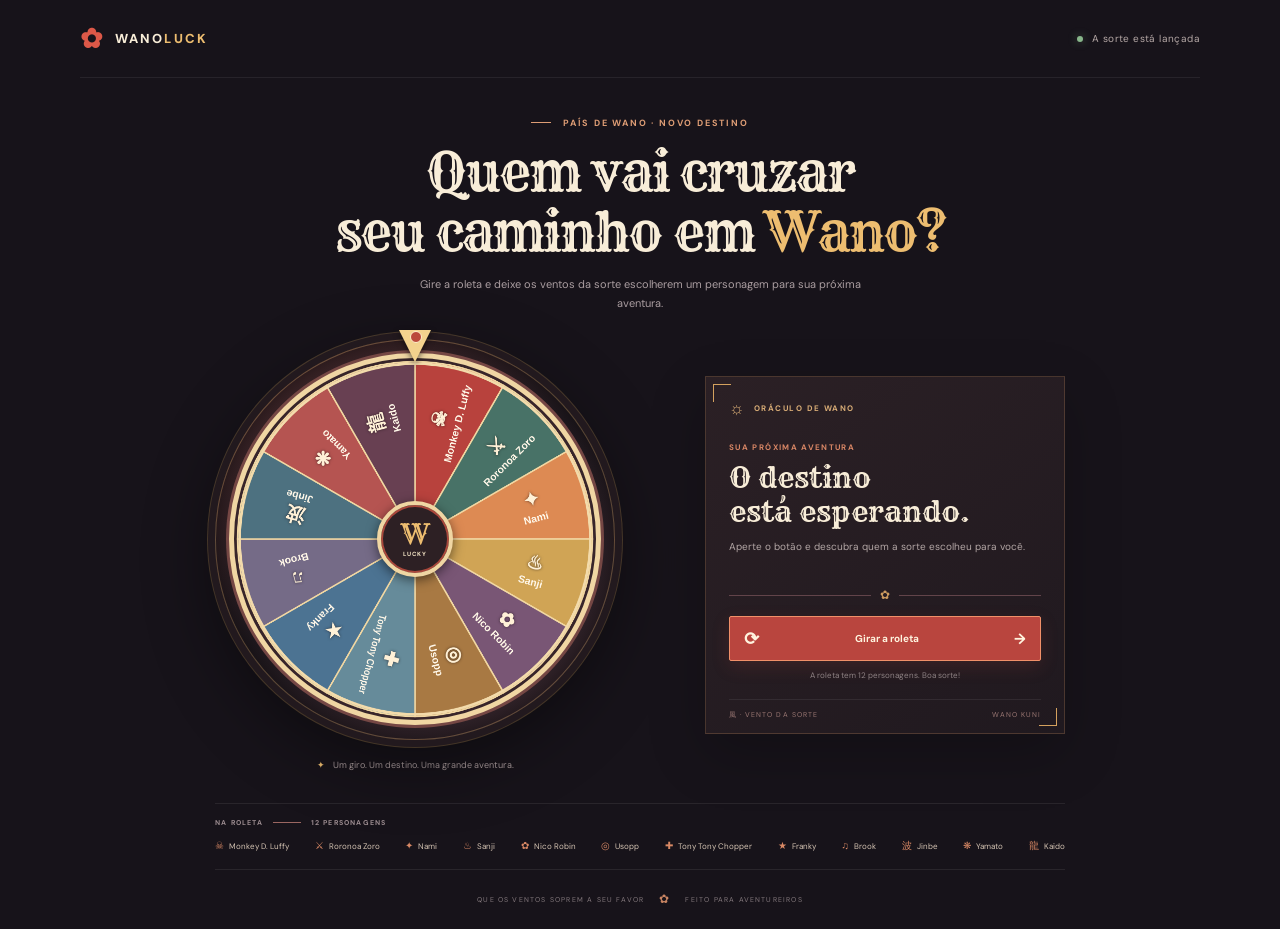
==== projeto-2/index.html @ 04ea90f7 "Site roleta one piece adicionado" ====
<!doctype html>
<html lang="pt-BR">
<head>
	<meta charset="utf-8">
	<meta name="viewport" content="width=device-width, initial-scale=1">
	<meta name="theme-color" content="#17131a">
	<meta name="description" content="Gire a roleta de Wano e descubra qual personagem vai cruzar seu caminho.">
	<title>Roleta de Wano — Sorteio de personagens</title>
	<link rel="preconnect" href="https://fonts.googleapis.com">
	<link rel="preconnect" href="https://fonts.gstatic.com" crossorigin>
	<link href="https://fonts.googleapis.com/css2?family=DM+Sans:wght@400;500;600;700;800&family=Rye&display=swap" rel="stylesheet">
	<link rel="stylesheet" href="style.css">
	<script src="script.js" defer></script>
</head>
<body>
	<div class="page-shell">
		<header class="topbar">
			<a class="brand" href="#inicio" aria-label="Roleta de Wano, início">
				<span class="brand-symbol" aria-hidden="true">✿</span>
				<span>WANO<span class="brand-highlight">LUCK</span></span>
			</a>
			<span class="topbar-note"><span class="status-dot"></span> A sorte está lançada</span>
		</header>

		<main id="inicio">
			<section class="intro" aria-labelledby="page-title">
				<p class="eyebrow"><span class="eyebrow-line"></span> PAÍS DE WANO · NOVO DESTINO</p>
				<h1 id="page-title">Quem vai cruzar<br>seu caminho em <span>Wano?</span></h1>
				<p class="intro-copy">Gire a roleta e deixe os ventos da sorte escolherem um personagem para sua próxima aventura.</p>
			</section>

			<section class="game-layout" aria-label="Roleta de personagens de Wano">
				<div class="wheel-column">
					<div class="wheel-frame">
						<span class="pointer" aria-hidden="true"></span>
						<div class="wheel-disc" id="wheel-disc">
							<canvas id="wheel-canvas" width="700" height="700" aria-label="Roleta com doze personagens do arco de Wano"></canvas>
						</div>
						<div class="wheel-center" aria-hidden="true"><span>W</span><small>LUCKY</small></div>
					</div>
					<p class="wheel-hint"><span aria-hidden="true">✦</span> Um giro. Um destino. Uma grande aventura.</p>
				</div>

				<aside class="result-panel" aria-live="polite" aria-atomic="true">
					<div class="panel-topline"><span class="panel-icon" aria-hidden="true">☼</span><span>ORÁCULO DE WANO</span></div>
					<div class="result-content" id="result-content">
						<p class="result-kicker">SUA PRÓXIMA AVENTURA</p>
						<h2 id="result-name">O destino<br>está esperando.</h2>
						<p class="result-description" id="result-description">Aperte o botão e descubra quem a sorte escolheu para você.</p>
						<div class="result-divider"><span></span><i>✿</i><span></span></div>
						<button class="spin-button" id="spin-button" type="button"><span class="button-icon" aria-hidden="true">⟳</span><span id="button-label">Girar a roleta</span><span class="button-arrow" aria-hidden="true">→</span></button>
						<p class="spin-caption">A roleta tem 12 personagens. Boa sorte!</p>
					</div>
					<div class="panel-footer"><span>風 · VENTO DA SORTE</span><span>WANO KUNI</span></div>
				</aside>
			</section>

			<section class="character-strip" aria-label="Personagens disponíveis">
				<div class="strip-heading"><span>NA ROLETA</span><span class="strip-rule"></span><span>12 PERSONAGENS</span></div>
				<div class="character-list" id="character-list"></div>
			</section>
		</main>

		<footer class="footer"><span>QUE OS VENTOS SOPREM A SEU FAVOR</span><span class="footer-flower" aria-hidden="true">✿</span><span>FEITO PARA AVENTUREIROS</span></footer>
	</div>
</body>
</html>
---- projeto-2/style.css ----
:root {
	color-scheme: dark;
	--night: #17131a;
	--panel: #211a20;
	--paper: #f8edd8;
	--muted: #aa9da0;
	--red: #dc5848;
	--gold: #edbd70;
	--line: #403038;
}

* { box-sizing: border-box; }
html { min-width: 320px; scroll-behavior: smooth; }
body { min-height: 100vh; margin: 0; color: var(--paper); background: var(--night); font-family: "DM Sans", sans-serif; }
body::before { position: fixed; inset: 0; z-index: -1; content: ""; pointer-events: none; opacity: .12; background-image: radial-gradient(#e9bc83 0.6px, transparent .7px); background-size: 6px 6px; }
button, a { font: inherit; }
a { color: inherit; text-decoration: none; }
.page-shell { width: min(1120px, 90%); margin: 0 auto; }
.topbar { min-height: 78px; display: flex; align-items: center; justify-content: space-between; border-bottom: 1px solid #ffffff12; }
.brand { display: inline-flex; align-items: center; gap: 10px; font-size: 13px; font-weight: 800; letter-spacing: .16em; }
.brand-symbol { color: var(--red); font-size: 27px; }
.brand-highlight { color: var(--gold); }
.topbar-note { display: flex; align-items: center; gap: 9px; color: #b5a8a6; font-size: 10px; letter-spacing: .04em; }
.status-dot { width: 6px; height: 6px; border-radius: 50%; background: #88b68b; box-shadow: 0 0 10px #88b68b77; }
.intro { padding: 39px 0 27px; text-align: center; }
.eyebrow { margin: 0 0 13px; color: #de9d75; font-size: 9px; font-weight: 700; letter-spacing: .2em; }
.eyebrow-line { display: inline-block; width: 20px; height: 1px; margin: 0 8px 3px 0; background: currentColor; }
h1, h2 { font-family: "Rye", Georgia, serif; font-weight: 400; }
h1 { margin: 0; font-size: clamp(35px, 4.3vw, 53px); line-height: 1.14; letter-spacing: -.04em; }
h1 span { color: var(--gold); }
.intro-copy { max-width: 465px; margin: 12px auto 0; color: var(--muted); font-size: 11px; line-height: 1.7; }
.game-layout { display: grid; grid-template-columns: minmax(380px, 1fr) minmax(290px, 360px); align-items: center; gap: clamp(30px, 7vw, 90px); width: min(850px, 100%); margin: 0 auto; }
.wheel-column { display: flex; flex-direction: column; align-items: center; }
.wheel-frame { width: min(100%, 420px); aspect-ratio: 1; position: relative; display: grid; place-items: center; padding: 13px; border: 1px solid #d6a86450; border-radius: 50%; background: linear-gradient(145deg, #4a2b2d, #211a20 48%, #3b2930); box-shadow: 0 0 0 7px #22191e, 0 0 0 8px #c69b5a47, 0 20px 70px #0007, inset 0 0 25px #0008; }
.wheel-disc { width: 100%; height: 100%; overflow: hidden; border: 5px solid #f0d6a3; border-radius: 50%; background: #2a1f22; box-shadow: 0 0 0 3px #754744, inset 0 0 0 4px #38252a; transform: rotate(0deg); transition: transform 5.2s cubic-bezier(.12,.72,.1,1); will-change: transform; }
#wheel-canvas { display: block; width: 100%; height: 100%; }
.pointer { position: absolute; z-index: 3; top: -10px; left: 50%; width: 0; height: 0; transform: translateX(-50%); border-right: 16px solid transparent; border-bottom: 0; border-left: 16px solid transparent; border-top: 32px solid #f3d28d; filter: drop-shadow(0 3px 3px #0008); }
.pointer::before { position: absolute; top: -31px; left: -5px; width: 10px; height: 10px; content: ""; border: 1px solid #fff0cb; border-radius: 50%; background: #bb493c; }
.wheel-center { position: absolute; z-index: 2; width: 76px; height: 76px; display: flex; flex-direction: column; align-items: center; justify-content: center; border: 4px solid #f0d6a3; border-radius: 50%; color: #f6e6c7; background: #2d2024; box-shadow: 0 3px 12px #0008, inset 0 0 0 2px #a9473b; pointer-events: none; }
.wheel-center span { color: var(--gold); font-family: "Rye", Georgia, serif; font-size: 27px; line-height: 1; }
.wheel-center small { margin-top: 3px; font-size: 6px; font-weight: 700; letter-spacing: .17em; }
.wheel-hint { display: flex; align-items: center; gap: 8px; margin: 19px 0 0; color: #a89a9b; font-size: 9px; }
.wheel-hint span { color: var(--gold); }
.result-panel { min-height: 310px; position: relative; display: flex; flex-direction: column; justify-content: space-between; padding: 20px 23px 13px; border: 1px solid #b9825742; background: linear-gradient(145deg, #2b2025, #20191f); box-shadow: 0 20px 55px #0003; }
.result-panel::before, .result-panel::after { position: absolute; width: 17px; height: 17px; content: ""; border-color: #d4a15e; border-style: solid; }
.result-panel::before { top: 7px; left: 7px; border-width: 1px 0 0 1px; }
.result-panel::after { right: 7px; bottom: 7px; border-width: 0 1px 1px 0; }
.panel-topline { display: flex; align-items: center; gap: 8px; color: #d8ac76; font-size: 8px; font-weight: 700; letter-spacing: .18em; }
.panel-icon { font-size: 17px; }
.result-content { padding: 23px 0 19px; }
.result-kicker { margin: 0 0 9px; color: #d88665; font-size: 8px; font-weight: 700; letter-spacing: .17em; }
.result-content h2 { min-height: 66px; margin: 0; color: var(--paper); font-size: 29px; line-height: 1.2; }
.result-description { min-height: 35px; margin: 9px 0 12px; color: #b3a6a5; font-size: 10px; line-height: 1.65; }
.result-divider { display: flex; align-items: center; gap: 9px; margin: 13px 0; color: #ce9c60; }
.result-divider span { height: 1px; flex: 1; background: #62444a; }
.result-divider i { font-size: 12px; font-style: normal; }
.spin-button { width: 100%; min-height: 45px; display: flex; align-items: center; justify-content: space-between; gap: 10px; padding: 0 14px; border: 1px solid #f19069; border-radius: 2px; color: #fff4df; background: #b9453e; box-shadow: 0 6px 18px #a43f3530; cursor: pointer; font-size: 10px; font-weight: 700; transition: background .2s ease, transform .2s ease, box-shadow .2s ease; }
.spin-button:hover:not(:disabled) { transform: translateY(-2px); background: #d35447; box-shadow: 0 9px 22px #a43f3550; }
.spin-button:focus-visible { outline: 2px solid var(--gold); outline-offset: 3px; }
.spin-button:disabled { cursor: wait; opacity: .78; }
.button-icon { font-size: 18px; }
.button-arrow { font-size: 15px; }
.spin-caption { margin: 9px 0 0; color: #8f8284; text-align: center; font-size: 8px; }
.panel-footer { display: flex; justify-content: space-between; padding-top: 10px; border-top: 1px solid #ffffff12; color: #9a7773; font-size: 7px; letter-spacing: .15em; }
.character-strip { width: min(850px, 100%); margin: 32px auto 0; padding: 14px 0 16px; border-top: 1px solid #ffffff14; border-bottom: 1px solid #ffffff14; }
.strip-heading { display: flex; align-items: center; gap: 10px; color: #9d8d91; font-size: 7px; font-weight: 700; letter-spacing: .17em; }
.strip-rule { width: 28px; height: 1px; background: #9b6661; }
.character-list { display: flex; justify-content: space-between; gap: 8px; margin-top: 12px; }
.character-chip { min-width: 0; display: flex; align-items: center; gap: 5px; color: #d5c4b3; font-size: 8px; white-space: nowrap; }
.character-chip span { color: #d98965; font-size: 10px; }
.footer { min-height: 59px; display: flex; justify-content: center; align-items: center; gap: 15px; color: #83787c; font-size: 7px; letter-spacing: .17em; }
.footer-flower { color: #c98563; font-size: 12px; }

@media (max-width: 760px) {
	.page-shell { width: min(600px, 90%); }
	.intro { padding-top: 33px; }
	.game-layout { grid-template-columns: minmax(0, 1fr); gap: 25px; width: min(410px, 100%); }
	.wheel-frame { width: min(100%, 380px); }
	.result-panel { min-height: 285px; }
	.character-strip { margin-top: 28px; }
	.character-list { display: grid; grid-template-columns: repeat(4, 1fr); row-gap: 10px; }
}
@media (max-width: 420px) {
	.topbar { min-height: 66px; }
	.topbar-note { font-size: 8px; }
	.intro { padding-top: 29px; }
	.intro-copy { max-width: 310px; font-size: 10px; }
	.wheel-frame { width: 94%; padding: 10px; }
	.wheel-center { width: 65px; height: 65px; }
	.character-chip { font-size: 7px; }
	.footer { gap: 8px; font-size: 6px; }
}
@media (prefers-reduced-motion: reduce) {
	*, *::before, *::after { scroll-behavior: auto !important; transition-duration: .01ms !important; }
}
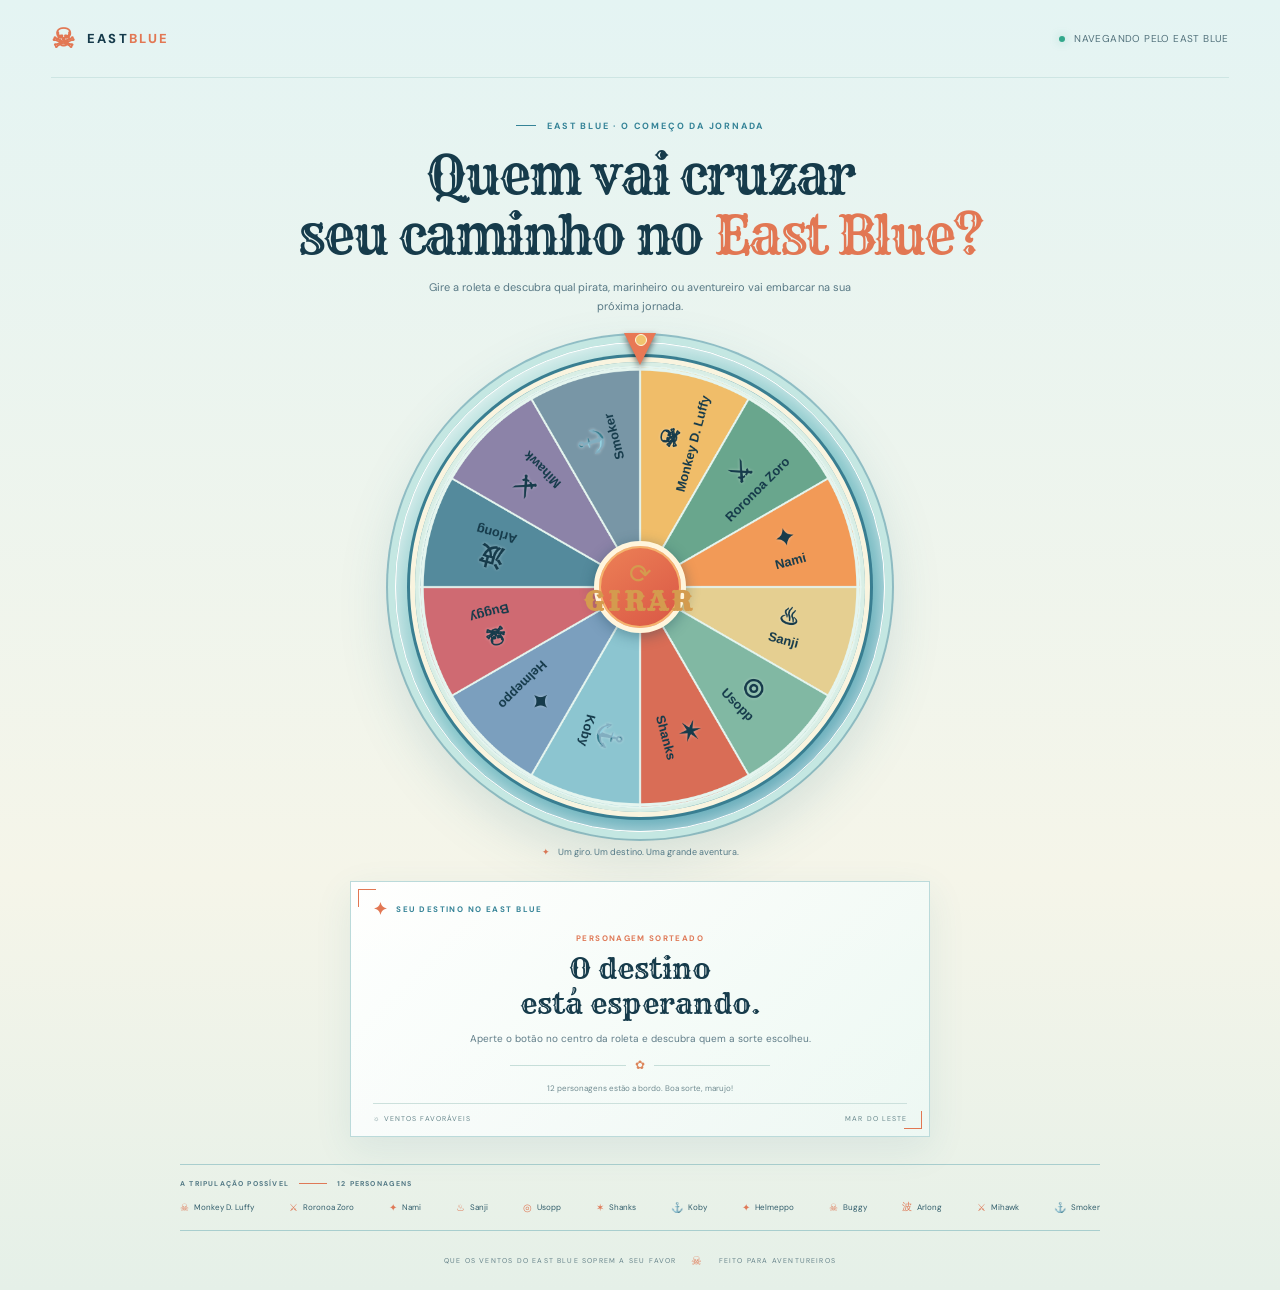
==== commit 740f16f5: "Mudado o tema para East blue" ====
--- a/projeto-2/index.html
+++ b/projeto-2/index.html
@@ -3,9 +3,9 @@
 <head>
 	<meta charset="utf-8">
 	<meta name="viewport" content="width=device-width, initial-scale=1">
-	<meta name="theme-color" content="#17131a">
-	<meta name="description" content="Gire a roleta de Wano e descubra qual personagem vai cruzar seu caminho.">
-	<title>Roleta de Wano — Sorteio de personagens</title>
+	<meta name="theme-color" content="#d9f0f2">
+	<meta name="description" content="Gire a roleta de East Blue e descubra qual personagem vai cruzar seu caminho.">
+	<title>East Blue — Roleta de personagens</title>
 	<link rel="preconnect" href="https://fonts.googleapis.com">
 	<link rel="preconnect" href="https://fonts.gstatic.com" crossorigin>
 	<link href="https://fonts.googleapis.com/css2?family=DM+Sans:wght@400;500;600;700;800&family=Rye&display=swap" rel="stylesheet">
@@ -15,53 +15,54 @@
 <body>
 	<div class="page-shell">
 		<header class="topbar">
-			<a class="brand" href="#inicio" aria-label="Roleta de Wano, início">
-				<span class="brand-symbol" aria-hidden="true">✿</span>
-				<span>WANO<span class="brand-highlight">LUCK</span></span>
+			<a class="brand" href="#inicio" aria-label="Roleta do East Blue, início">
+				<span class="brand-symbol" aria-hidden="true">☠</span>
+				<span>EAST<span class="brand-highlight">BLUE</span></span>
 			</a>
-			<span class="topbar-note"><span class="status-dot"></span> A sorte está lançada</span>
+			<span class="topbar-note"><span class="status-dot"></span> NAVEGANDO PELO EAST BLUE</span>
 		</header>
 
 		<main id="inicio">
 			<section class="intro" aria-labelledby="page-title">
-				<p class="eyebrow"><span class="eyebrow-line"></span> PAÍS DE WANO · NOVO DESTINO</p>
-				<h1 id="page-title">Quem vai cruzar<br>seu caminho em <span>Wano?</span></h1>
-				<p class="intro-copy">Gire a roleta e deixe os ventos da sorte escolherem um personagem para sua próxima aventura.</p>
+				<p class="eyebrow"><span class="eyebrow-line"></span> EAST BLUE · O COMEÇO DA JORNADA</p>
+				<h1 id="page-title">Quem vai cruzar<br>seu caminho no <span>East Blue?</span></h1>
+				<p class="intro-copy">Gire a roleta e descubra qual pirata, marinheiro ou aventureiro vai embarcar na sua próxima jornada.</p>
 			</section>
 
-			<section class="game-layout" aria-label="Roleta de personagens de Wano">
+			<section class="game-layout" aria-label="Roleta de personagens de East Blue">
 				<div class="wheel-column">
 					<div class="wheel-frame">
 						<span class="pointer" aria-hidden="true"></span>
 						<div class="wheel-disc" id="wheel-disc">
-							<canvas id="wheel-canvas" width="700" height="700" aria-label="Roleta com doze personagens do arco de Wano"></canvas>
+							<canvas id="wheel-canvas" width="700" height="700" aria-label="Roleta com doze personagens de East Blue"></canvas>
 						</div>
-						<div class="wheel-center" aria-hidden="true"><span>W</span><small>LUCKY</small></div>
+						<button class="wheel-center" id="spin-button" type="button" aria-label="Girar a roleta" aria-describedby="spin-caption">
+							<span class="center-icon" aria-hidden="true">⟳</span><span class="center-label" id="button-label">GIRAR</span>
+						</button>
 					</div>
 					<p class="wheel-hint"><span aria-hidden="true">✦</span> Um giro. Um destino. Uma grande aventura.</p>
 				</div>
 
 				<aside class="result-panel" aria-live="polite" aria-atomic="true">
-					<div class="panel-topline"><span class="panel-icon" aria-hidden="true">☼</span><span>ORÁCULO DE WANO</span></div>
+					<div class="panel-topline"><span class="panel-icon" aria-hidden="true">✦</span><span>SEU DESTINO NO EAST BLUE</span></div>
 					<div class="result-content" id="result-content">
-						<p class="result-kicker">SUA PRÓXIMA AVENTURA</p>
+						<p class="result-kicker">PERSONAGEM SORTEADO</p>
 						<h2 id="result-name">O destino<br>está esperando.</h2>
-						<p class="result-description" id="result-description">Aperte o botão e descubra quem a sorte escolheu para você.</p>
+						<p class="result-description" id="result-description">Aperte o botão no centro da roleta e descubra quem a sorte escolheu.</p>
 						<div class="result-divider"><span></span><i>✿</i><span></span></div>
-						<button class="spin-button" id="spin-button" type="button"><span class="button-icon" aria-hidden="true">⟳</span><span id="button-label">Girar a roleta</span><span class="button-arrow" aria-hidden="true">→</span></button>
-						<p class="spin-caption">A roleta tem 12 personagens. Boa sorte!</p>
+						<p class="spin-caption" id="spin-caption">12 personagens estão a bordo. Boa sorte, marujo!</p>
 					</div>
-					<div class="panel-footer"><span>風 · VENTO DA SORTE</span><span>WANO KUNI</span></div>
+					<div class="panel-footer"><span>☼ VENTOS FAVORÁVEIS</span><span>MAR DO LESTE</span></div>
 				</aside>
 			</section>
 
 			<section class="character-strip" aria-label="Personagens disponíveis">
-				<div class="strip-heading"><span>NA ROLETA</span><span class="strip-rule"></span><span>12 PERSONAGENS</span></div>
+				<div class="strip-heading"><span>A TRIPULAÇÃO POSSÍVEL</span><span class="strip-rule"></span><span>12 PERSONAGENS</span></div>
 				<div class="character-list" id="character-list"></div>
 			</section>
 		</main>
 
-		<footer class="footer"><span>QUE OS VENTOS SOPREM A SEU FAVOR</span><span class="footer-flower" aria-hidden="true">✿</span><span>FEITO PARA AVENTUREIROS</span></footer>
+		<footer class="footer"><span>QUE OS VENTOS DO EAST BLUE SOPREM A SEU FAVOR</span><span class="footer-flower" aria-hidden="true">☠</span><span>FEITO PARA AVENTUREIROS</span></footer>
 	</div>
 </body>
 </html>
--- a/projeto-2/style.css
+++ b/projeto-2/style.css
@@ -93,3 +93,125 @@
 @media (prefers-reduced-motion: reduce) {
 	*, *::before, *::after { scroll-behavior: auto !important; transition-duration: .01ms !important; }
 }
+
+/* East Blue palette and centered wheel layout */
+:root {
+	color-scheme: light;
+	--night: #e8f6f5;
+	--panel: #ffffff;
+	--paper: #163b4b;
+	--muted: #607d88;
+	--red: #e77955;
+	--gold: #d49b4e;
+	--line: #c5e0df;
+}
+body {
+	color: #163b4b;
+	background: linear-gradient(180deg, #e4f4f3 0%, #f5f5e9 68%, #e5f0e8 100%);
+}
+body::before {
+	opacity: .22;
+	background-image: radial-gradient(#619ca0 0.65px, transparent .7px);
+}
+.page-shell { width: min(1180px, 92%); }
+.topbar { border-color: #9fc8c755; }
+.brand-symbol, .brand-highlight { color: #e27753; }
+.topbar-note { color: #53727c; }
+.status-dot { background: #32a88b; box-shadow: 0 0 10px #32a88b66; }
+.intro { padding: 42px 0 27px; }
+.eyebrow { color: #358397; }
+h1 span { color: #e27753; }
+.intro-copy { color: #587985; }
+.game-layout {
+	display: flex;
+	width: 100%;
+	flex-direction: column;
+	align-items: center;
+	gap: 23px;
+	margin: 0 auto;
+}
+.wheel-column { width: 100%; }
+.wheel-frame {
+	width: min(490px, 78vw);
+	padding: 14px;
+	border-color: #ffffff;
+	background: linear-gradient(145deg, #d9f1eb, #80c3c7 52%, #529db0);
+	box-shadow: 0 0 0 7px #c4e7e2, 0 0 0 9px #579bab99, 0 20px 55px #34788735, inset 0 0 20px #ffffffaa;
+}
+.wheel-disc {
+	border-color: #f9f4df;
+	background: #4d9bb0;
+	box-shadow: 0 0 0 3px #397e91, inset 0 0 0 4px #d9eee5;
+}
+.pointer { border-top-color: #e87855; }
+.pointer::before { border-color: #fff8df; background: #f1c36d; }
+.wheel-center {
+	width: 92px;
+	height: 92px;
+	padding: 0;
+	gap: 1px;
+	border: 5px solid #fff5dc;
+	color: #fff7de;
+	background: linear-gradient(145deg, #ed8156, #d95645);
+	box-shadow: 0 3px 14px #17445466, inset 0 0 0 2px #f5b36d;
+	cursor: pointer;
+	pointer-events: auto;
+	transition: transform .2s ease, box-shadow .2s ease, filter .2s ease;
+}
+.wheel-center:hover:not(:disabled) {
+	transform: scale(1.07);
+	filter: brightness(1.06);
+	box-shadow: 0 5px 20px #17445488, inset 0 0 0 2px #f5b36d;
+}
+.wheel-center:focus-visible { outline: 3px solid #163b4b; outline-offset: 5px; }
+.wheel-center:disabled { cursor: wait; opacity: .86; }
+.center-icon { font-size: 33px; line-height: 1; }
+.center-label { font-size: 9px; font-weight: 800; letter-spacing: .16em; }
+.wheel-hint { margin-top: 14px; color: #567986; }
+.wheel-hint span { color: #e27753; }
+.result-panel {
+	width: min(580px, 100%);
+	min-height: 0;
+	padding: 16px 22px 13px;
+	border: 1px solid #bbdada;
+	background: linear-gradient(135deg, #ffffffed, #edf8f3ed);
+	box-shadow: 0 12px 35px #32768a19;
+}
+.result-panel::before, .result-panel::after { border-color: #e27753; }
+.panel-topline { color: #358397; }
+.panel-icon { color: #e27753; }
+.result-content { padding: 13px 0 10px; text-align: center; }
+.result-kicker { color: #df7957; }
+.result-content h2 { min-height: 0; color: #163b4b; }
+.result-description { min-height: 0; margin-bottom: 8px; color: #607d88; }
+.result-divider { max-width: 260px; margin: 10px auto; color: #dc865c; }
+.result-divider span { background: #c6ded9; }
+.spin-caption { margin-top: 8px; color: #708b91; }
+.panel-footer { border-color: #cce0dc; color: #66858b; }
+.character-strip {
+	width: min(920px, 100%);
+	margin-top: 27px;
+	border-color: #a9cece;
+}
+.strip-heading { color: #537985; }
+.strip-rule { background: #df7957; }
+.character-chip { color: #315d6b; }
+.character-chip span { color: #df7957; }
+.footer { color: #66838a; }
+.footer-flower { color: #e27753; }
+
+@media (max-width: 760px) {
+	.page-shell { width: min(600px, 90%); }
+	.intro { padding-top: 34px; }
+	.game-layout { width: 100%; gap: 21px; }
+	.wheel-frame { width: min(420px, 84vw); }
+	.result-panel { min-height: 0; }
+	.character-strip { margin-top: 23px; }
+}
+@media (max-width: 420px) {
+	.intro { padding-top: 28px; }
+	.wheel-frame { width: min(360px, 88vw); padding: 10px; }
+	.wheel-center { width: 76px; height: 76px; }
+	.center-icon { font-size: 27px; }
+	.result-panel { padding-right: 17px; padding-left: 17px; }
+}
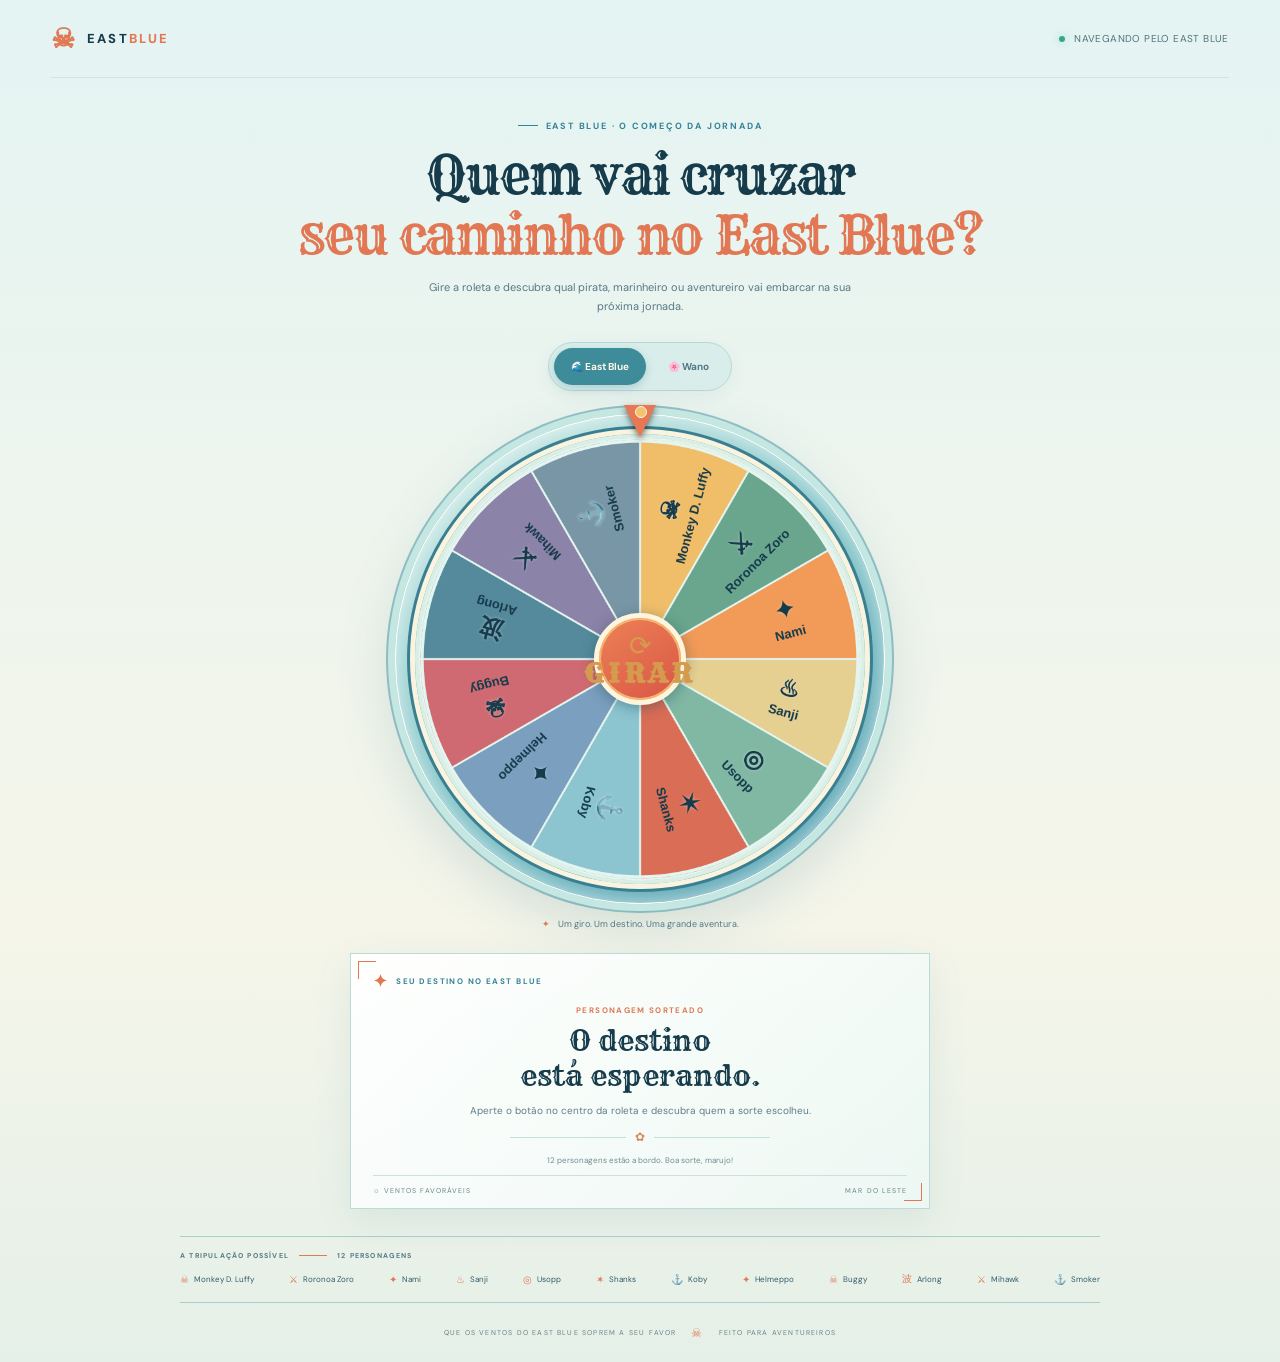
==== commit c75e9d99: "modo para mudar entre east blue e wano" ====
--- a/projeto-2/index.html
+++ b/projeto-2/index.html
@@ -12,24 +12,29 @@
 	<link rel="stylesheet" href="style.css">
 	<script src="script.js" defer></script>
 </head>
-<body>
+<body data-arc="east-blue">
 	<div class="page-shell">
 		<header class="topbar">
-			<a class="brand" href="#inicio" aria-label="Roleta do East Blue, início">
+			<a class="brand" href="#inicio" aria-label="Roleta de East Blue, início">
 				<span class="brand-symbol" aria-hidden="true">☠</span>
-				<span>EAST<span class="brand-highlight">BLUE</span></span>
+				<span id="brand-name">EAST<span class="brand-highlight">BLUE</span></span>
 			</a>
-			<span class="topbar-note"><span class="status-dot"></span> NAVEGANDO PELO EAST BLUE</span>
+			<span class="topbar-note"><span class="status-dot"></span><span id="topbar-note">NAVEGANDO PELO EAST BLUE</span></span>
 		</header>
 
 		<main id="inicio">
 			<section class="intro" aria-labelledby="page-title">
-				<p class="eyebrow"><span class="eyebrow-line"></span> EAST BLUE · O COMEÇO DA JORNADA</p>
-				<h1 id="page-title">Quem vai cruzar<br>seu caminho no <span>East Blue?</span></h1>
-				<p class="intro-copy">Gire a roleta e descubra qual pirata, marinheiro ou aventureiro vai embarcar na sua próxima jornada.</p>
+				<p class="eyebrow"><span class="eyebrow-line"></span><span id="arc-eyebrow">EAST BLUE · O COMEÇO DA JORNADA</span></p>
+				<h1 id="page-title">Quem vai cruzar<br><span id="arc-heading">seu caminho no East Blue?</span></h1>
+				<p class="intro-copy" id="intro-copy">Gire a roleta e descubra qual pirata, marinheiro ou aventureiro vai embarcar na sua próxima jornada.</p>
 			</section>
 
-			<section class="game-layout" aria-label="Roleta de personagens de East Blue">
+			<div class="arc-switch" role="group" aria-label="Escolha o arco da roleta">
+				<button class="arc-option is-active" type="button" data-arc-option="east-blue" aria-pressed="true">🌊 <span>East Blue</span></button>
+				<button class="arc-option" type="button" data-arc-option="wano" aria-pressed="false">🌸 <span>Wano</span></button>
+			</div>
+
+			<section class="game-layout" id="game-layout" aria-label="Roleta de personagens de East Blue">
 				<div class="wheel-column">
 					<div class="wheel-frame">
 						<span class="pointer" aria-hidden="true"></span>
@@ -44,7 +49,7 @@
 				</div>
 
 				<aside class="result-panel" aria-live="polite" aria-atomic="true">
-					<div class="panel-topline"><span class="panel-icon" aria-hidden="true">✦</span><span>SEU DESTINO NO EAST BLUE</span></div>
+					<div class="panel-topline"><span class="panel-icon" aria-hidden="true">✦</span><span id="panel-title">SEU DESTINO NO EAST BLUE</span></div>
 					<div class="result-content" id="result-content">
 						<p class="result-kicker">PERSONAGEM SORTEADO</p>
 						<h2 id="result-name">O destino<br>está esperando.</h2>
@@ -52,17 +57,17 @@
 						<div class="result-divider"><span></span><i>✿</i><span></span></div>
 						<p class="spin-caption" id="spin-caption">12 personagens estão a bordo. Boa sorte, marujo!</p>
 					</div>
-					<div class="panel-footer"><span>☼ VENTOS FAVORÁVEIS</span><span>MAR DO LESTE</span></div>
+					<div class="panel-footer"><span id="panel-footer-left">☼ VENTOS FAVORÁVEIS</span><span id="panel-footer-right">MAR DO LESTE</span></div>
 				</aside>
 			</section>
 
 			<section class="character-strip" aria-label="Personagens disponíveis">
-				<div class="strip-heading"><span>A TRIPULAÇÃO POSSÍVEL</span><span class="strip-rule"></span><span>12 PERSONAGENS</span></div>
+				<div class="strip-heading"><span id="list-title">A TRIPULAÇÃO POSSÍVEL</span><span class="strip-rule"></span><span>12 PERSONAGENS</span></div>
 				<div class="character-list" id="character-list"></div>
 			</section>
 		</main>
 
-		<footer class="footer"><span>QUE OS VENTOS DO EAST BLUE SOPREM A SEU FAVOR</span><span class="footer-flower" aria-hidden="true">☠</span><span>FEITO PARA AVENTUREIROS</span></footer>
+		<footer class="footer"><span id="footer-message">QUE OS VENTOS DO EAST BLUE SOPREM A SEU FAVOR</span><span class="footer-flower" aria-hidden="true">☠</span><span>FEITO PARA AVENTUREIROS</span></footer>
 	</div>
 </body>
 </html>
--- a/projeto-2/style.css
+++ b/projeto-2/style.css
@@ -200,9 +200,99 @@
 .footer { color: #66838a; }
 .footer-flower { color: #e27753; }
 
+.arc-switch {
+	width: fit-content;
+	display: flex;
+	gap: 5px;
+	margin: 0 auto 23px;
+	padding: 5px;
+	border: 1px solid #b7d7d5;
+	border-radius: 999px;
+	background: #d9eeeb;
+	box-shadow: 0 5px 18px #37788a12;
+}
+.arc-option {
+	min-height: 37px;
+	padding: 0 17px;
+	border: 0;
+	border-radius: 999px;
+	color: #537985;
+	background: transparent;
+	cursor: pointer;
+	font-size: 10px;
+	font-weight: 700;
+	transition: background .2s ease, color .2s ease, box-shadow .2s ease;
+}
+.arc-option:hover:not(:disabled) { color: #163b4b; }
+.arc-option.is-active { color: #fff8e8; background: #3e8b9a; box-shadow: 0 3px 9px #34788742; }
+.arc-option:focus-visible { outline: 2px solid #e27753; outline-offset: 2px; }
+.arc-option:disabled { cursor: wait; opacity: .7; }
+
+body[data-arc="wano"] {
+	color: #f8edd8;
+	background: radial-gradient(ellipse at 50% 32%, #45313a 0, #261e25 46%, #1b171d 100%);
+}
+body[data-arc="wano"]::before {
+	opacity: .15;
+	background-image: radial-gradient(#edbd70 0.65px, transparent .7px);
+}
+body[data-arc="wano"] .topbar { border-color: #ffffff18; }
+body[data-arc="wano"] .brand-symbol,
+body[data-arc="wano"] .brand-highlight { color: #dc5848; }
+body[data-arc="wano"] .topbar-note { color: #c0acaa; }
+body[data-arc="wano"] .status-dot { background: #e1a75b; box-shadow: 0 0 10px #e1a75b66; }
+body[data-arc="wano"] .eyebrow { color: #e5a077; }
+body[data-arc="wano"] h1 span { color: #edbd70; }
+body[data-arc="wano"] .intro-copy { color: #c0b2b1; }
+body[data-arc="wano"] .arc-switch { border-color: #6e4e50; background: #30242b; box-shadow: 0 5px 18px #0003; }
+body[data-arc="wano"] .arc-option { color: #d0bdb7; }
+body[data-arc="wano"] .arc-option:hover:not(:disabled) { color: #fff2dd; }
+body[data-arc="wano"] .arc-option.is-active { color: #fff5e5; background: #a9423b; box-shadow: 0 3px 10px #a9423b55; }
+body[data-arc="wano"] .wheel-frame {
+	border-color: #d6a86480;
+	background: linear-gradient(145deg, #4a2b2d, #211a20 48%, #3b2930);
+	box-shadow: 0 0 0 7px #22191e, 0 0 0 9px #c69b5a70, 0 20px 55px #0008, inset 0 0 25px #0008;
+}
+body[data-arc="wano"] .wheel-disc { border-color: #f0d6a3; background: #2a1f22; box-shadow: 0 0 0 3px #754744, inset 0 0 0 4px #38252a; }
+body[data-arc="wano"] .pointer { border-top-color: #f3d28d; }
+body[data-arc="wano"] .pointer::before { border-color: #fff0cb; background: #bb493c; }
+body[data-arc="wano"] .wheel-center {
+	border-color: #f0d6a3;
+	color: #f6e6c7;
+	background: linear-gradient(145deg, #b94c41, #732e35);
+	box-shadow: 0 3px 14px #0008, inset 0 0 0 2px #edbd70;
+}
+body[data-arc="wano"] .wheel-center:focus-visible { outline-color: #edbd70; }
+body[data-arc="wano"] .wheel-hint { color: #bbaaad; }
+body[data-arc="wano"] .wheel-hint span { color: #edbd70; }
+body[data-arc="wano"] .result-panel {
+	border-color: #8c5b514f;
+	background: linear-gradient(145deg, #30242b, #211a20);
+	box-shadow: 0 12px 35px #0004;
+}
+body[data-arc="wano"] .result-panel::before,
+body[data-arc="wano"] .result-panel::after { border-color: #d4a15e; }
+body[data-arc="wano"] .panel-topline { color: #d8ac76; }
+body[data-arc="wano"] .panel-icon,
+body[data-arc="wano"] .result-divider { color: #ce9c60; }
+body[data-arc="wano"] .result-kicker { color: #d88665; }
+body[data-arc="wano"] .result-content h2 { color: #f8edd8; }
+body[data-arc="wano"] .result-description { color: #c0b2b1; }
+body[data-arc="wano"] .result-divider span { background: #62444a; }
+body[data-arc="wano"] .spin-caption { color: #a8999b; }
+body[data-arc="wano"] .panel-footer { border-color: #ffffff17; color: #b99a88; }
+body[data-arc="wano"] .character-strip { border-color: #6c4e4b; }
+body[data-arc="wano"] .strip-heading { color: #bbaaad; }
+body[data-arc="wano"] .strip-rule { background: #d88665; }
+body[data-arc="wano"] .character-chip { color: #e0d0c0; }
+body[data-arc="wano"] .character-chip span,
+body[data-arc="wano"] .footer-flower { color: #e1a06d; }
+body[data-arc="wano"] .footer { color: #aa999b; }
+
 @media (max-width: 760px) {
 	.page-shell { width: min(600px, 90%); }
 	.intro { padding-top: 34px; }
+	.arc-switch { margin-bottom: 20px; }
 	.game-layout { width: 100%; gap: 21px; }
 	.wheel-frame { width: min(420px, 84vw); }
 	.result-panel { min-height: 0; }
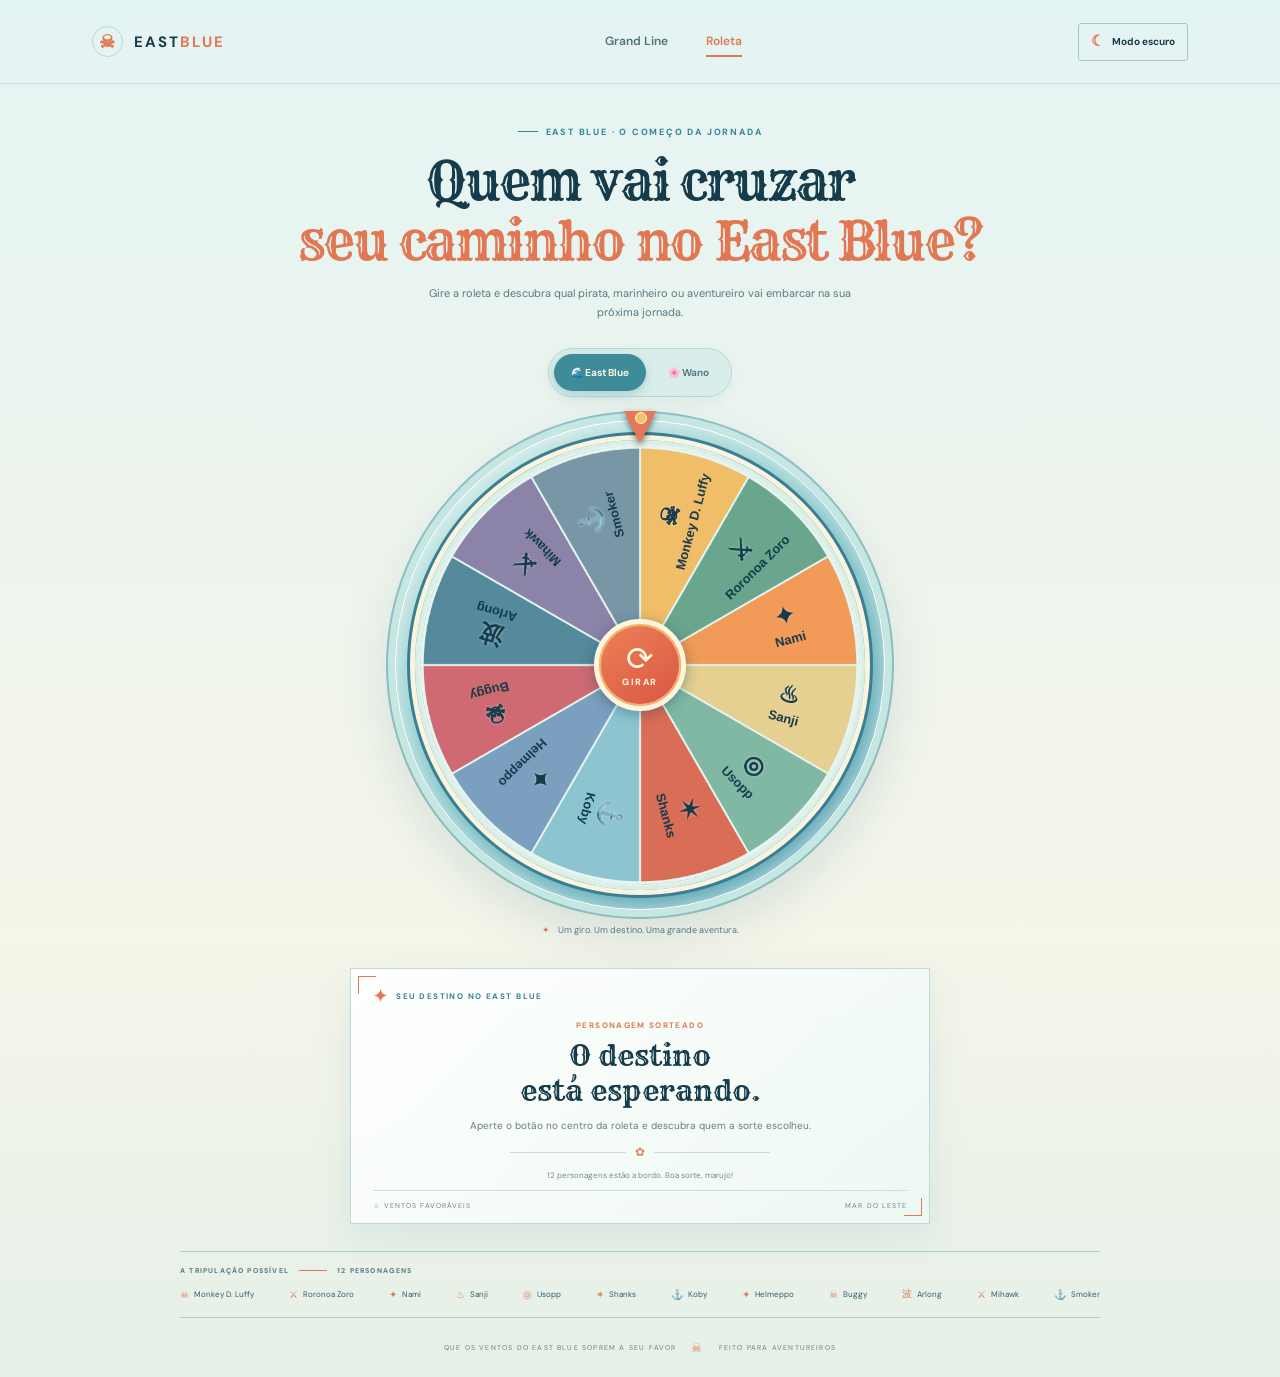
==== commit 61946d26: "Junção dos 2 sites" ====
--- a/projeto-2/index.html
+++ b/projeto-2/index.html
@@ -9,19 +9,28 @@
 	<link rel="preconnect" href="https://fonts.googleapis.com">
 	<link rel="preconnect" href="https://fonts.gstatic.com" crossorigin>
 	<link href="https://fonts.googleapis.com/css2?family=DM+Sans:wght@400;500;600;700;800&family=Rye&display=swap" rel="stylesheet">
+	<link rel="stylesheet" href="shared.css">
 	<link rel="stylesheet" href="style.css">
 	<script src="script.js" defer></script>
 </head>
 <body data-arc="east-blue">
+	<header class="site-header">
+		<a class="brand" href="#inicio" aria-label="Roleta de East Blue, início">
+			<span class="brand-mark" aria-hidden="true">☠</span>
+			<span id="brand-name">EAST<span class="brand-light">BLUE</span></span>
+		</a>
+		<nav class="main-nav" aria-label="Navegação principal">
+			<a href="grandline.html">Grand Line</a>
+			<a href="index.html" class="nav-active">Roleta</a>
+		</nav>
+		<div class="header-actions">
+			<button class="theme-toggle" id="theme-toggle" type="button" aria-label="Ativar modo escuro" aria-pressed="false">
+				<span class="theme-icon" aria-hidden="true">☾</span><span class="theme-label">Modo escuro</span>
+			</button>
+		</div>
+	</header>
+
 	<div class="page-shell">
-		<header class="topbar">
-			<a class="brand" href="#inicio" aria-label="Roleta de East Blue, início">
-				<span class="brand-symbol" aria-hidden="true">☠</span>
-				<span id="brand-name">EAST<span class="brand-highlight">BLUE</span></span>
-			</a>
-			<span class="topbar-note"><span class="status-dot"></span><span id="topbar-note">NAVEGANDO PELO EAST BLUE</span></span>
-		</header>
-
 		<main id="inicio">
 			<section class="intro" aria-labelledby="page-title">
 				<p class="eyebrow"><span class="eyebrow-line"></span><span id="arc-eyebrow">EAST BLUE · O COMEÇO DA JORNADA</span></p>
@@ -69,5 +78,34 @@
 
 		<footer class="footer"><span id="footer-message">QUE OS VENTOS DO EAST BLUE SOPREM A SEU FAVOR</span><span class="footer-flower" aria-hidden="true">☠</span><span>FEITO PARA AVENTUREIROS</span></footer>
 	</div>
+
+	<script>
+		/* Theme toggle for roleta page */
+		const themeToggle = document.querySelector("#theme-toggle");
+		const themeIcon = themeToggle.querySelector(".theme-icon");
+		const themeLabel = themeToggle.querySelector(".theme-label");
+
+		function setTheme(isDark) {
+			document.documentElement.dataset.theme = isDark ? "dark" : "light";
+			themeToggle.setAttribute("aria-pressed", String(isDark));
+			themeToggle.setAttribute("aria-label", isDark ? "Ativar modo claro" : "Ativar modo escuro");
+			themeIcon.textContent = isDark ? "☀" : "☾";
+			themeLabel.textContent = isDark ? "Modo claro" : "Modo escuro";
+		}
+
+		try {
+			setTheme(localStorage.getItem("grand-line-theme") === "dark");
+		} catch {
+			setTheme(false);
+		}
+
+		themeToggle.addEventListener("click", () => {
+			const isDark = document.documentElement.dataset.theme !== "dark";
+			setTheme(isDark);
+			try {
+				localStorage.setItem("grand-line-theme", isDark ? "dark" : "light");
+			} catch {}
+		});
+	</script>
 </body>
 </html>
--- a/projeto-2/shared.css
+++ b/projeto-2/shared.css
@@ -0,0 +1,87 @@
+/* ===== SHARED HEADER & NAVIGATION ===== */
+@import url('https://fonts.googleapis.com/css2?family=DM+Sans:wght@400;500;600;700;800&family=Rye&display=swap');
+
+* { box-sizing: border-box; }
+html { scroll-behavior: smooth; }
+a { color: inherit; text-decoration: none; }
+
+.site-header {
+	height: 84px;
+	padding: 0 7.2%;
+	display: flex;
+	align-items: center;
+	justify-content: space-between;
+	position: relative;
+	z-index: 10;
+	border-bottom: 1px solid #e8e4da;
+}
+.brand {
+	display: inline-flex;
+	align-items: center;
+	gap: 11px;
+	font-size: 15px;
+	font-weight: 700;
+	letter-spacing: .13em;
+}
+.brand-mark {
+	width: 31px;
+	height: 31px;
+	display: grid;
+	place-items: center;
+	color: #f07943;
+	border: 1px solid #e9d7c6;
+	border-radius: 50%;
+	font-size: 18px;
+}
+.brand-light { color: #f07943; }
+.main-nav {
+	display: flex;
+	gap: 38px;
+	margin-left: 45px;
+	color: #627173;
+	font-size: 12px;
+	font-weight: 600;
+}
+.main-nav a {
+	padding: 6px 0;
+	border-bottom: 2px solid transparent;
+	transition: color .2s ease, border-color .2s ease;
+}
+.main-nav a:hover { color: #f07943; }
+.main-nav a.nav-active {
+	color: #f07943;
+	border-bottom-color: #f07943;
+}
+.header-actions {
+	display: flex;
+	align-items: center;
+	gap: 12px;
+}
+.theme-toggle {
+	min-height: 38px;
+	display: inline-flex;
+	align-items: center;
+	justify-content: center;
+	gap: 8px;
+	padding: 0 12px;
+	border: 1px solid #d9d8cd;
+	border-radius: 3px;
+	color: inherit;
+	background: transparent;
+	cursor: pointer;
+	font: inherit;
+	font-size: 10px;
+	font-weight: 700;
+	transition: border-color .2s ease, color .2s ease, background .2s ease;
+}
+.theme-toggle:hover { border-color: #f07943; color: #f07943; }
+.theme-toggle:focus-visible { outline: 2px solid #f07943; outline-offset: 3px; }
+.theme-icon { color: #f07943; font-size: 15px; line-height: 1; }
+
+/* ===== RESPONSIVE HEADER ===== */
+@media (max-width: 640px) {
+	.site-header { height: 68px; padding: 0 5%; }
+	.main-nav { gap: 18px; margin-left: 15px; font-size: 11px; }
+	.theme-toggle { min-height: 35px; }
+}
+
--- a/projeto-2/style.css
+++ b/projeto-2/style.css
@@ -1,127 +1,46 @@
-:root {
-	color-scheme: dark;
-	--night: #17131a;
-	--panel: #211a20;
-	--paper: #f8edd8;
-	--muted: #aa9da0;
-	--red: #dc5848;
-	--gold: #edbd70;
-	--line: #403038;
-}
-
-* { box-sizing: border-box; }
-html { min-width: 320px; scroll-behavior: smooth; }
-body { min-height: 100vh; margin: 0; color: var(--paper); background: var(--night); font-family: "DM Sans", sans-serif; }
-body::before { position: fixed; inset: 0; z-index: -1; content: ""; pointer-events: none; opacity: .12; background-image: radial-gradient(#e9bc83 0.6px, transparent .7px); background-size: 6px 6px; }
+/* ===== ROLETA PAGE STYLES ===== */
+/* Base overrides for the dark roleta theme */
+body {
+	min-height: 100vh;
+	margin: 0;
+	font-family: "DM Sans", sans-serif;
+}
+
+/* East Blue (default light theme) */
+body[data-arc="east-blue"] {
+	color: #163b4b;
+	background: linear-gradient(180deg, #e4f4f3 0%, #f5f5e9 68%, #e5f0e8 100%);
+}
+body[data-arc="east-blue"]::before {
+	position: fixed; inset: 0; z-index: -1; content: ""; pointer-events: none;
+	opacity: .22;
+	background-image: radial-gradient(#619ca0 0.65px, transparent .7px);
+	background-size: 6px 6px;
+}
+
+/* Header overrides for roleta page */
+body[data-arc="east-blue"] .site-header {
+	background: transparent;
+	border-bottom-color: #9fc8c755;
+}
+body[data-arc="east-blue"] .brand-mark { color: #e27753; border-color: #b4dad7; }
+body[data-arc="east-blue"] .brand-light { color: #e27753; }
+body[data-arc="east-blue"] .main-nav { color: #53727c; }
+body[data-arc="east-blue"] .main-nav a.nav-active { color: #e27753; border-bottom-color: #e27753; }
+body[data-arc="east-blue"] .main-nav a:hover { color: #e27753; }
+body[data-arc="east-blue"] .theme-toggle { color: #163b4b; border-color: #9fc8c7; }
+body[data-arc="east-blue"] .theme-toggle:hover { border-color: #e27753; color: #e27753; }
+body[data-arc="east-blue"] .theme-icon { color: #e27753; }
+
 button, a { font: inherit; }
-a { color: inherit; text-decoration: none; }
-.page-shell { width: min(1120px, 90%); margin: 0 auto; }
-.topbar { min-height: 78px; display: flex; align-items: center; justify-content: space-between; border-bottom: 1px solid #ffffff12; }
-.brand { display: inline-flex; align-items: center; gap: 10px; font-size: 13px; font-weight: 800; letter-spacing: .16em; }
-.brand-symbol { color: var(--red); font-size: 27px; }
-.brand-highlight { color: var(--gold); }
-.topbar-note { display: flex; align-items: center; gap: 9px; color: #b5a8a6; font-size: 10px; letter-spacing: .04em; }
-.status-dot { width: 6px; height: 6px; border-radius: 50%; background: #88b68b; box-shadow: 0 0 10px #88b68b77; }
-.intro { padding: 39px 0 27px; text-align: center; }
-.eyebrow { margin: 0 0 13px; color: #de9d75; font-size: 9px; font-weight: 700; letter-spacing: .2em; }
+.page-shell { width: min(1180px, 92%); margin: 0 auto; }
+.intro { padding: 42px 0 27px; text-align: center; }
+.eyebrow { margin: 0 0 13px; color: #358397; font-size: 9px; font-weight: 700; letter-spacing: .2em; }
 .eyebrow-line { display: inline-block; width: 20px; height: 1px; margin: 0 8px 3px 0; background: currentColor; }
 h1, h2 { font-family: "Rye", Georgia, serif; font-weight: 400; }
 h1 { margin: 0; font-size: clamp(35px, 4.3vw, 53px); line-height: 1.14; letter-spacing: -.04em; }
-h1 span { color: var(--gold); }
-.intro-copy { max-width: 465px; margin: 12px auto 0; color: var(--muted); font-size: 11px; line-height: 1.7; }
-.game-layout { display: grid; grid-template-columns: minmax(380px, 1fr) minmax(290px, 360px); align-items: center; gap: clamp(30px, 7vw, 90px); width: min(850px, 100%); margin: 0 auto; }
-.wheel-column { display: flex; flex-direction: column; align-items: center; }
-.wheel-frame { width: min(100%, 420px); aspect-ratio: 1; position: relative; display: grid; place-items: center; padding: 13px; border: 1px solid #d6a86450; border-radius: 50%; background: linear-gradient(145deg, #4a2b2d, #211a20 48%, #3b2930); box-shadow: 0 0 0 7px #22191e, 0 0 0 8px #c69b5a47, 0 20px 70px #0007, inset 0 0 25px #0008; }
-.wheel-disc { width: 100%; height: 100%; overflow: hidden; border: 5px solid #f0d6a3; border-radius: 50%; background: #2a1f22; box-shadow: 0 0 0 3px #754744, inset 0 0 0 4px #38252a; transform: rotate(0deg); transition: transform 5.2s cubic-bezier(.12,.72,.1,1); will-change: transform; }
-#wheel-canvas { display: block; width: 100%; height: 100%; }
-.pointer { position: absolute; z-index: 3; top: -10px; left: 50%; width: 0; height: 0; transform: translateX(-50%); border-right: 16px solid transparent; border-bottom: 0; border-left: 16px solid transparent; border-top: 32px solid #f3d28d; filter: drop-shadow(0 3px 3px #0008); }
-.pointer::before { position: absolute; top: -31px; left: -5px; width: 10px; height: 10px; content: ""; border: 1px solid #fff0cb; border-radius: 50%; background: #bb493c; }
-.wheel-center { position: absolute; z-index: 2; width: 76px; height: 76px; display: flex; flex-direction: column; align-items: center; justify-content: center; border: 4px solid #f0d6a3; border-radius: 50%; color: #f6e6c7; background: #2d2024; box-shadow: 0 3px 12px #0008, inset 0 0 0 2px #a9473b; pointer-events: none; }
-.wheel-center span { color: var(--gold); font-family: "Rye", Georgia, serif; font-size: 27px; line-height: 1; }
-.wheel-center small { margin-top: 3px; font-size: 6px; font-weight: 700; letter-spacing: .17em; }
-.wheel-hint { display: flex; align-items: center; gap: 8px; margin: 19px 0 0; color: #a89a9b; font-size: 9px; }
-.wheel-hint span { color: var(--gold); }
-.result-panel { min-height: 310px; position: relative; display: flex; flex-direction: column; justify-content: space-between; padding: 20px 23px 13px; border: 1px solid #b9825742; background: linear-gradient(145deg, #2b2025, #20191f); box-shadow: 0 20px 55px #0003; }
-.result-panel::before, .result-panel::after { position: absolute; width: 17px; height: 17px; content: ""; border-color: #d4a15e; border-style: solid; }
-.result-panel::before { top: 7px; left: 7px; border-width: 1px 0 0 1px; }
-.result-panel::after { right: 7px; bottom: 7px; border-width: 0 1px 1px 0; }
-.panel-topline { display: flex; align-items: center; gap: 8px; color: #d8ac76; font-size: 8px; font-weight: 700; letter-spacing: .18em; }
-.panel-icon { font-size: 17px; }
-.result-content { padding: 23px 0 19px; }
-.result-kicker { margin: 0 0 9px; color: #d88665; font-size: 8px; font-weight: 700; letter-spacing: .17em; }
-.result-content h2 { min-height: 66px; margin: 0; color: var(--paper); font-size: 29px; line-height: 1.2; }
-.result-description { min-height: 35px; margin: 9px 0 12px; color: #b3a6a5; font-size: 10px; line-height: 1.65; }
-.result-divider { display: flex; align-items: center; gap: 9px; margin: 13px 0; color: #ce9c60; }
-.result-divider span { height: 1px; flex: 1; background: #62444a; }
-.result-divider i { font-size: 12px; font-style: normal; }
-.spin-button { width: 100%; min-height: 45px; display: flex; align-items: center; justify-content: space-between; gap: 10px; padding: 0 14px; border: 1px solid #f19069; border-radius: 2px; color: #fff4df; background: #b9453e; box-shadow: 0 6px 18px #a43f3530; cursor: pointer; font-size: 10px; font-weight: 700; transition: background .2s ease, transform .2s ease, box-shadow .2s ease; }
-.spin-button:hover:not(:disabled) { transform: translateY(-2px); background: #d35447; box-shadow: 0 9px 22px #a43f3550; }
-.spin-button:focus-visible { outline: 2px solid var(--gold); outline-offset: 3px; }
-.spin-button:disabled { cursor: wait; opacity: .78; }
-.button-icon { font-size: 18px; }
-.button-arrow { font-size: 15px; }
-.spin-caption { margin: 9px 0 0; color: #8f8284; text-align: center; font-size: 8px; }
-.panel-footer { display: flex; justify-content: space-between; padding-top: 10px; border-top: 1px solid #ffffff12; color: #9a7773; font-size: 7px; letter-spacing: .15em; }
-.character-strip { width: min(850px, 100%); margin: 32px auto 0; padding: 14px 0 16px; border-top: 1px solid #ffffff14; border-bottom: 1px solid #ffffff14; }
-.strip-heading { display: flex; align-items: center; gap: 10px; color: #9d8d91; font-size: 7px; font-weight: 700; letter-spacing: .17em; }
-.strip-rule { width: 28px; height: 1px; background: #9b6661; }
-.character-list { display: flex; justify-content: space-between; gap: 8px; margin-top: 12px; }
-.character-chip { min-width: 0; display: flex; align-items: center; gap: 5px; color: #d5c4b3; font-size: 8px; white-space: nowrap; }
-.character-chip span { color: #d98965; font-size: 10px; }
-.footer { min-height: 59px; display: flex; justify-content: center; align-items: center; gap: 15px; color: #83787c; font-size: 7px; letter-spacing: .17em; }
-.footer-flower { color: #c98563; font-size: 12px; }
-
-@media (max-width: 760px) {
-	.page-shell { width: min(600px, 90%); }
-	.intro { padding-top: 33px; }
-	.game-layout { grid-template-columns: minmax(0, 1fr); gap: 25px; width: min(410px, 100%); }
-	.wheel-frame { width: min(100%, 380px); }
-	.result-panel { min-height: 285px; }
-	.character-strip { margin-top: 28px; }
-	.character-list { display: grid; grid-template-columns: repeat(4, 1fr); row-gap: 10px; }
-}
-@media (max-width: 420px) {
-	.topbar { min-height: 66px; }
-	.topbar-note { font-size: 8px; }
-	.intro { padding-top: 29px; }
-	.intro-copy { max-width: 310px; font-size: 10px; }
-	.wheel-frame { width: 94%; padding: 10px; }
-	.wheel-center { width: 65px; height: 65px; }
-	.character-chip { font-size: 7px; }
-	.footer { gap: 8px; font-size: 6px; }
-}
-@media (prefers-reduced-motion: reduce) {
-	*, *::before, *::after { scroll-behavior: auto !important; transition-duration: .01ms !important; }
-}
-
-/* East Blue palette and centered wheel layout */
-:root {
-	color-scheme: light;
-	--night: #e8f6f5;
-	--panel: #ffffff;
-	--paper: #163b4b;
-	--muted: #607d88;
-	--red: #e77955;
-	--gold: #d49b4e;
-	--line: #c5e0df;
-}
-body {
-	color: #163b4b;
-	background: linear-gradient(180deg, #e4f4f3 0%, #f5f5e9 68%, #e5f0e8 100%);
-}
-body::before {
-	opacity: .22;
-	background-image: radial-gradient(#619ca0 0.65px, transparent .7px);
-}
-.page-shell { width: min(1180px, 92%); }
-.topbar { border-color: #9fc8c755; }
-.brand-symbol, .brand-highlight { color: #e27753; }
-.topbar-note { color: #53727c; }
-.status-dot { background: #32a88b; box-shadow: 0 0 10px #32a88b66; }
-.intro { padding: 42px 0 27px; }
-.eyebrow { color: #358397; }
 h1 span { color: #e27753; }
-.intro-copy { color: #587985; }
+.intro-copy { max-width: 465px; margin: 12px auto 0; color: #587985; font-size: 11px; line-height: 1.7; }
 .game-layout {
 	display: flex;
 	width: 100%;
@@ -130,80 +49,99 @@
 	gap: 23px;
 	margin: 0 auto;
 }
-.wheel-column { width: 100%; }
+.wheel-column { width: 100%; display: flex; flex-direction: column; align-items: center; }
 .wheel-frame {
 	width: min(490px, 78vw);
+	aspect-ratio: 1;
+	position: relative;
+	display: grid;
+	place-items: center;
 	padding: 14px;
-	border-color: #ffffff;
+	border: 1px solid #ffffff;
+	border-radius: 50%;
 	background: linear-gradient(145deg, #d9f1eb, #80c3c7 52%, #529db0);
 	box-shadow: 0 0 0 7px #c4e7e2, 0 0 0 9px #579bab99, 0 20px 55px #34788735, inset 0 0 20px #ffffffaa;
 }
 .wheel-disc {
-	border-color: #f9f4df;
+	width: 100%; height: 100%; overflow: hidden;
+	border: 5px solid #f9f4df; border-radius: 50%;
 	background: #4d9bb0;
 	box-shadow: 0 0 0 3px #397e91, inset 0 0 0 4px #d9eee5;
-}
-.pointer { border-top-color: #e87855; }
-.pointer::before { border-color: #fff8df; background: #f1c36d; }
+	transform: rotate(0deg);
+	transition: transform 5.2s cubic-bezier(.12,.72,.1,1);
+	will-change: transform;
+}
+#wheel-canvas { display: block; width: 100%; height: 100%; }
+.pointer {
+	position: absolute; z-index: 3; top: -10px; left: 50%; width: 0; height: 0;
+	transform: translateX(-50%);
+	border-right: 16px solid transparent; border-bottom: 0; border-left: 16px solid transparent;
+	border-top: 32px solid #e87855;
+	filter: drop-shadow(0 3px 3px #0008);
+}
+.pointer::before { position: absolute; top: -31px; left: -5px; width: 10px; height: 10px; content: ""; border: 1px solid #fff8df; border-radius: 50%; background: #f1c36d; }
 .wheel-center {
-	width: 92px;
-	height: 92px;
-	padding: 0;
-	gap: 1px;
-	border: 5px solid #fff5dc;
+	position: absolute; z-index: 2;
+	width: 92px; height: 92px;
+	display: flex; flex-direction: column; align-items: center; justify-content: center;
+	gap: 1px; padding: 0;
+	border: 5px solid #fff5dc; border-radius: 50%;
 	color: #fff7de;
 	background: linear-gradient(145deg, #ed8156, #d95645);
 	box-shadow: 0 3px 14px #17445466, inset 0 0 0 2px #f5b36d;
-	cursor: pointer;
-	pointer-events: auto;
+	cursor: pointer; pointer-events: auto;
 	transition: transform .2s ease, box-shadow .2s ease, filter .2s ease;
 }
-.wheel-center:hover:not(:disabled) {
-	transform: scale(1.07);
-	filter: brightness(1.06);
-	box-shadow: 0 5px 20px #17445488, inset 0 0 0 2px #f5b36d;
-}
+.wheel-center:hover:not(:disabled) { transform: scale(1.07); filter: brightness(1.06); box-shadow: 0 5px 20px #17445488, inset 0 0 0 2px #f5b36d; }
 .wheel-center:focus-visible { outline: 3px solid #163b4b; outline-offset: 5px; }
 .wheel-center:disabled { cursor: wait; opacity: .86; }
-.center-icon { font-size: 33px; line-height: 1; }
-.center-label { font-size: 9px; font-weight: 800; letter-spacing: .16em; }
-.wheel-hint { margin-top: 14px; color: #567986; }
+.wheel-center .center-icon { color: #fff7de; font-family: "DM Sans", sans-serif; font-size: 33px; line-height: 1; }
+.wheel-center .center-label { color: #fff7de; font-family: "DM Sans", sans-serif; font-size: 9px; font-weight: 800; letter-spacing: .16em; }
+.wheel-hint { display: flex; align-items: center; gap: 8px; margin-top: 14px; color: #567986; font-size: 9px; }
 .wheel-hint span { color: #e27753; }
 .result-panel {
 	width: min(580px, 100%);
 	min-height: 0;
+	position: relative;
+	display: flex; flex-direction: column; justify-content: space-between;
 	padding: 16px 22px 13px;
 	border: 1px solid #bbdada;
 	background: linear-gradient(135deg, #ffffffed, #edf8f3ed);
 	box-shadow: 0 12px 35px #32768a19;
 }
-.result-panel::before, .result-panel::after { border-color: #e27753; }
-.panel-topline { color: #358397; }
-.panel-icon { color: #e27753; }
+.result-panel::before, .result-panel::after { position: absolute; width: 17px; height: 17px; content: ""; border-color: #e27753; border-style: solid; }
+.result-panel::before { top: 7px; left: 7px; border-width: 1px 0 0 1px; }
+.result-panel::after { right: 7px; bottom: 7px; border-width: 0 1px 1px 0; }
+.panel-topline { display: flex; align-items: center; gap: 8px; color: #358397; font-size: 8px; font-weight: 700; letter-spacing: .18em; }
+.panel-icon { color: #e27753; font-size: 17px; }
 .result-content { padding: 13px 0 10px; text-align: center; }
-.result-kicker { color: #df7957; }
-.result-content h2 { min-height: 0; color: #163b4b; }
-.result-description { min-height: 0; margin-bottom: 8px; color: #607d88; }
-.result-divider { max-width: 260px; margin: 10px auto; color: #dc865c; }
-.result-divider span { background: #c6ded9; }
-.spin-caption { margin-top: 8px; color: #708b91; }
-.panel-footer { border-color: #cce0dc; color: #66858b; }
+.result-kicker { margin: 0 0 9px; color: #df7957; font-size: 8px; font-weight: 700; letter-spacing: .17em; }
+.result-content h2 { min-height: 0; margin: 0; color: #163b4b; font-size: 29px; line-height: 1.2; }
+.result-description { min-height: 0; margin: 9px 0 8px; color: #607d88; font-size: 10px; line-height: 1.65; }
+.result-divider { display: flex; align-items: center; gap: 9px; max-width: 260px; margin: 10px auto; color: #dc865c; }
+.result-divider span { height: 1px; flex: 1; background: #c6ded9; }
+.result-divider i { font-size: 12px; font-style: normal; }
+.spin-caption { margin: 8px 0 0; color: #708b91; text-align: center; font-size: 8px; }
+.panel-footer { display: flex; justify-content: space-between; padding-top: 10px; border-top: 1px solid #cce0dc; color: #66858b; font-size: 7px; letter-spacing: .15em; }
 .character-strip {
 	width: min(920px, 100%);
-	margin-top: 27px;
-	border-color: #a9cece;
-}
-.strip-heading { color: #537985; }
-.strip-rule { background: #df7957; }
-.character-chip { color: #315d6b; }
-.character-chip span { color: #df7957; }
-.footer { color: #66838a; }
-.footer-flower { color: #e27753; }
-
+	margin: 27px auto 0;
+	padding: 14px 0 16px;
+	border-top: 1px solid #a9cece;
+	border-bottom: 1px solid #a9cece;
+}
+.strip-heading { display: flex; align-items: center; gap: 10px; color: #537985; font-size: 7px; font-weight: 700; letter-spacing: .17em; }
+.strip-rule { width: 28px; height: 1px; background: #df7957; }
+.character-list { display: flex; justify-content: space-between; gap: 8px; margin-top: 12px; }
+.character-chip { min-width: 0; display: flex; align-items: center; gap: 5px; color: #315d6b; font-size: 8px; white-space: nowrap; }
+.character-chip span { color: #df7957; font-size: 10px; }
+.footer { min-height: 59px; display: flex; justify-content: center; align-items: center; gap: 15px; color: #66838a; font-size: 7px; letter-spacing: .17em; }
+.footer-flower { color: #e27753; font-size: 12px; }
+
+/* Arc switch */
 .arc-switch {
 	width: fit-content;
-	display: flex;
-	gap: 5px;
+	display: flex; gap: 5px;
 	margin: 0 auto 23px;
 	padding: 5px;
 	border: 1px solid #b7d7d5;
@@ -212,15 +150,9 @@
 	box-shadow: 0 5px 18px #37788a12;
 }
 .arc-option {
-	min-height: 37px;
-	padding: 0 17px;
-	border: 0;
-	border-radius: 999px;
-	color: #537985;
-	background: transparent;
-	cursor: pointer;
-	font-size: 10px;
-	font-weight: 700;
+	min-height: 37px; padding: 0 17px; border: 0; border-radius: 999px;
+	color: #537985; background: transparent; cursor: pointer;
+	font-size: 10px; font-weight: 700;
 	transition: background .2s ease, color .2s ease, box-shadow .2s ease;
 }
 .arc-option:hover:not(:disabled) { color: #163b4b; }
@@ -228,17 +160,26 @@
 .arc-option:focus-visible { outline: 2px solid #e27753; outline-offset: 2px; }
 .arc-option:disabled { cursor: wait; opacity: .7; }
 
+/* ===== WANO DARK THEME ===== */
 body[data-arc="wano"] {
 	color: #f8edd8;
 	background: radial-gradient(ellipse at 50% 32%, #45313a 0, #261e25 46%, #1b171d 100%);
 }
 body[data-arc="wano"]::before {
+	position: fixed; inset: 0; z-index: -1; content: ""; pointer-events: none;
 	opacity: .15;
 	background-image: radial-gradient(#edbd70 0.65px, transparent .7px);
-}
-body[data-arc="wano"] .topbar { border-color: #ffffff18; }
-body[data-arc="wano"] .brand-symbol,
-body[data-arc="wano"] .brand-highlight { color: #dc5848; }
+	background-size: 6px 6px;
+}
+body[data-arc="wano"] .site-header { background: transparent; border-bottom-color: #ffffff18; }
+body[data-arc="wano"] .brand-mark { color: #dc5848; border-color: #6e4e50; }
+body[data-arc="wano"] .brand-light { color: #dc5848; }
+body[data-arc="wano"] .main-nav { color: #c0acaa; }
+body[data-arc="wano"] .main-nav a.nav-active { color: #edbd70; border-bottom-color: #edbd70; }
+body[data-arc="wano"] .main-nav a:hover { color: #edbd70; }
+body[data-arc="wano"] .theme-toggle { color: #c0acaa; border-color: #6e4e50; }
+body[data-arc="wano"] .theme-toggle:hover { border-color: #edbd70; color: #edbd70; }
+body[data-arc="wano"] .theme-icon { color: #edbd70; }
 body[data-arc="wano"] .topbar-note { color: #c0acaa; }
 body[data-arc="wano"] .status-dot { background: #e1a75b; box-shadow: 0 0 10px #e1a75b66; }
 body[data-arc="wano"] .eyebrow { color: #e5a077; }
@@ -262,6 +203,7 @@
 	background: linear-gradient(145deg, #b94c41, #732e35);
 	box-shadow: 0 3px 14px #0008, inset 0 0 0 2px #edbd70;
 }
+body[data-arc="wano"] .wheel-center .center-icon { color: #edbd70; }
 body[data-arc="wano"] .wheel-center:focus-visible { outline-color: #edbd70; }
 body[data-arc="wano"] .wheel-hint { color: #bbaaad; }
 body[data-arc="wano"] .wheel-hint span { color: #edbd70; }
@@ -289,19 +231,66 @@
 body[data-arc="wano"] .footer-flower { color: #e1a06d; }
 body[data-arc="wano"] .footer { color: #aa999b; }
 
+/* ===== DARK THEME (for East Blue with toggle) ===== */
+html[data-theme="dark"] body[data-arc="east-blue"] {
+	color: #f8edd8;
+	background: radial-gradient(ellipse at 50% 32%, #1a2e33 0, #121d21 46%, #0e1618 100%);
+}
+html[data-theme="dark"] body[data-arc="east-blue"]::before {
+	opacity: .12;
+	background-image: radial-gradient(#619ca0 0.65px, transparent .7px);
+}
+html[data-theme="dark"] .site-header { border-bottom-color: #ffffff18; }
+html[data-theme="dark"] body[data-arc="east-blue"] .brand-mark { color: #e27753; border-color: #3d5e66; }
+html[data-theme="dark"] body[data-arc="east-blue"] .main-nav { color: #a0b5b8; }
+html[data-theme="dark"] body[data-arc="east-blue"] .main-nav a.nav-active { color: #e27753; border-bottom-color: #e27753; }
+html[data-theme="dark"] body[data-arc="east-blue"] .theme-toggle { color: #a0b5b8; border-color: #3d5e66; }
+html[data-theme="dark"] body[data-arc="east-blue"] .eyebrow { color: #5da4b2; }
+html[data-theme="dark"] body[data-arc="east-blue"] h1 span { color: #e27753; }
+html[data-theme="dark"] body[data-arc="east-blue"] .intro-copy { color: #8ba5ab; }
+html[data-theme="dark"] body[data-arc="east-blue"] .arc-switch { border-color: #3d5e66; background: #1a2e33; }
+html[data-theme="dark"] body[data-arc="east-blue"] .arc-option { color: #8ba5ab; }
+html[data-theme="dark"] body[data-arc="east-blue"] .wheel-frame {
+	border-color: #3d7f8d80;
+	background: linear-gradient(145deg, #1a3d44, #142a30 48%, #1e4850);
+	box-shadow: 0 0 0 7px #0f1f24, 0 0 0 9px #3d7f8d50, 0 20px 55px #0008, inset 0 0 20px #0004;
+}
+html[data-theme="dark"] body[data-arc="east-blue"] .wheel-disc { border-color: #4d8a96; background: #1a3a42; box-shadow: 0 0 0 3px #2a5a64, inset 0 0 0 4px #1e3e47; }
+html[data-theme="dark"] body[data-arc="east-blue"] .result-panel {
+	border-color: #3d5e6655;
+	background: linear-gradient(135deg, #1a2e33ed, #0f1f24ed);
+}
+html[data-theme="dark"] body[data-arc="east-blue"] .panel-topline { color: #5da4b2; }
+html[data-theme="dark"] body[data-arc="east-blue"] .result-content h2 { color: #f8edd8; }
+html[data-theme="dark"] body[data-arc="east-blue"] .result-description { color: #8ba5ab; }
+html[data-theme="dark"] body[data-arc="east-blue"] .result-divider span { background: #3d5e66; }
+html[data-theme="dark"] body[data-arc="east-blue"] .spin-caption { color: #6b8a90; }
+html[data-theme="dark"] body[data-arc="east-blue"] .panel-footer { border-color: #ffffff12; color: #6b8a90; }
+html[data-theme="dark"] body[data-arc="east-blue"] .character-strip { border-color: #3d5e66; }
+html[data-theme="dark"] body[data-arc="east-blue"] .strip-heading { color: #8ba5ab; }
+html[data-theme="dark"] body[data-arc="east-blue"] .character-chip { color: #a0b5b8; }
+html[data-theme="dark"] body[data-arc="east-blue"] .footer { color: #6b8a90; }
+
+/* ===== RESPONSIVE ===== */
 @media (max-width: 760px) {
 	.page-shell { width: min(600px, 90%); }
 	.intro { padding-top: 34px; }
-	.arc-switch { margin-bottom: 20px; }
 	.game-layout { width: 100%; gap: 21px; }
 	.wheel-frame { width: min(420px, 84vw); }
 	.result-panel { min-height: 0; }
 	.character-strip { margin-top: 23px; }
+	.character-list { display: grid; grid-template-columns: repeat(4, 1fr); row-gap: 10px; }
 }
 @media (max-width: 420px) {
 	.intro { padding-top: 28px; }
+	.intro-copy { max-width: 310px; font-size: 10px; }
 	.wheel-frame { width: min(360px, 88vw); padding: 10px; }
 	.wheel-center { width: 76px; height: 76px; }
-	.center-icon { font-size: 27px; }
+	.wheel-center .center-icon { font-size: 27px; }
 	.result-panel { padding-right: 17px; padding-left: 17px; }
-}
+	.character-chip { font-size: 7px; }
+	.footer { gap: 8px; font-size: 6px; }
+}
+@media (prefers-reduced-motion: reduce) {
+	*, *::before, *::after { scroll-behavior: auto !important; transition-duration: .01ms !important; }
+}
